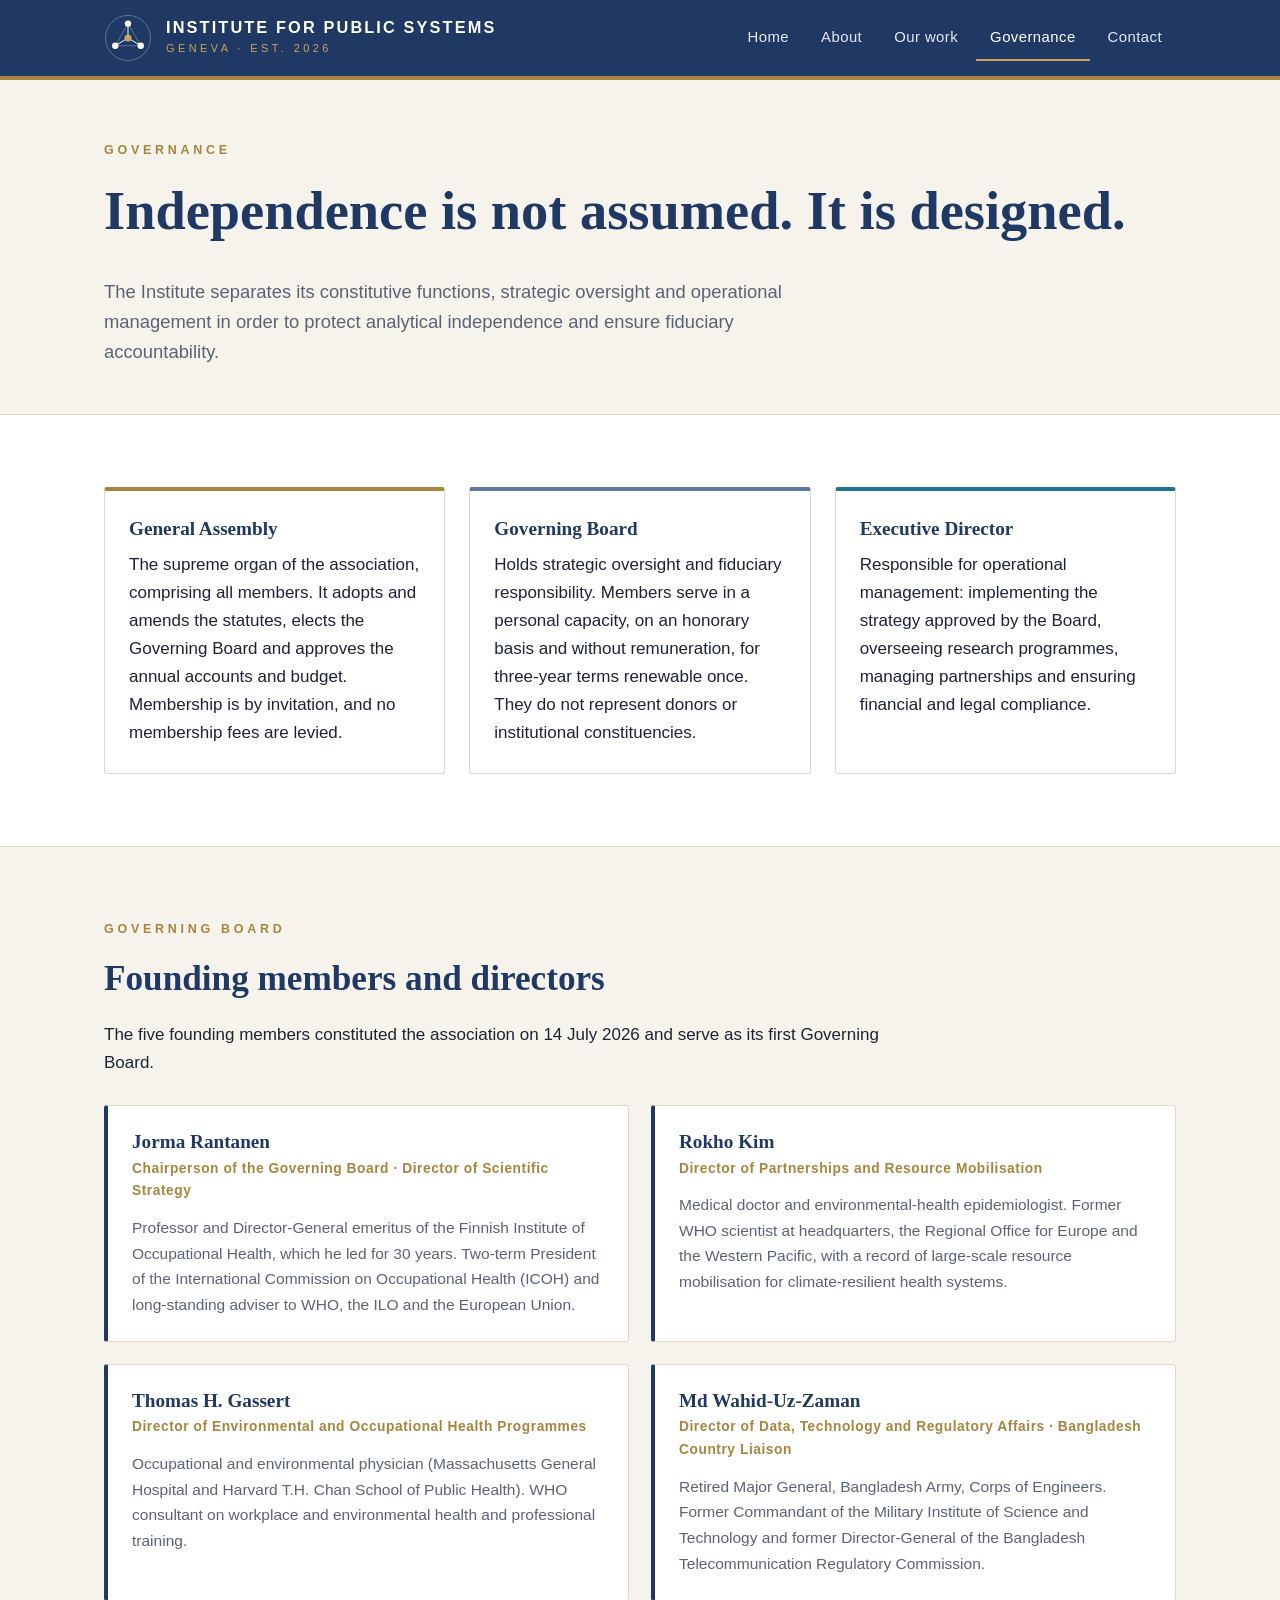
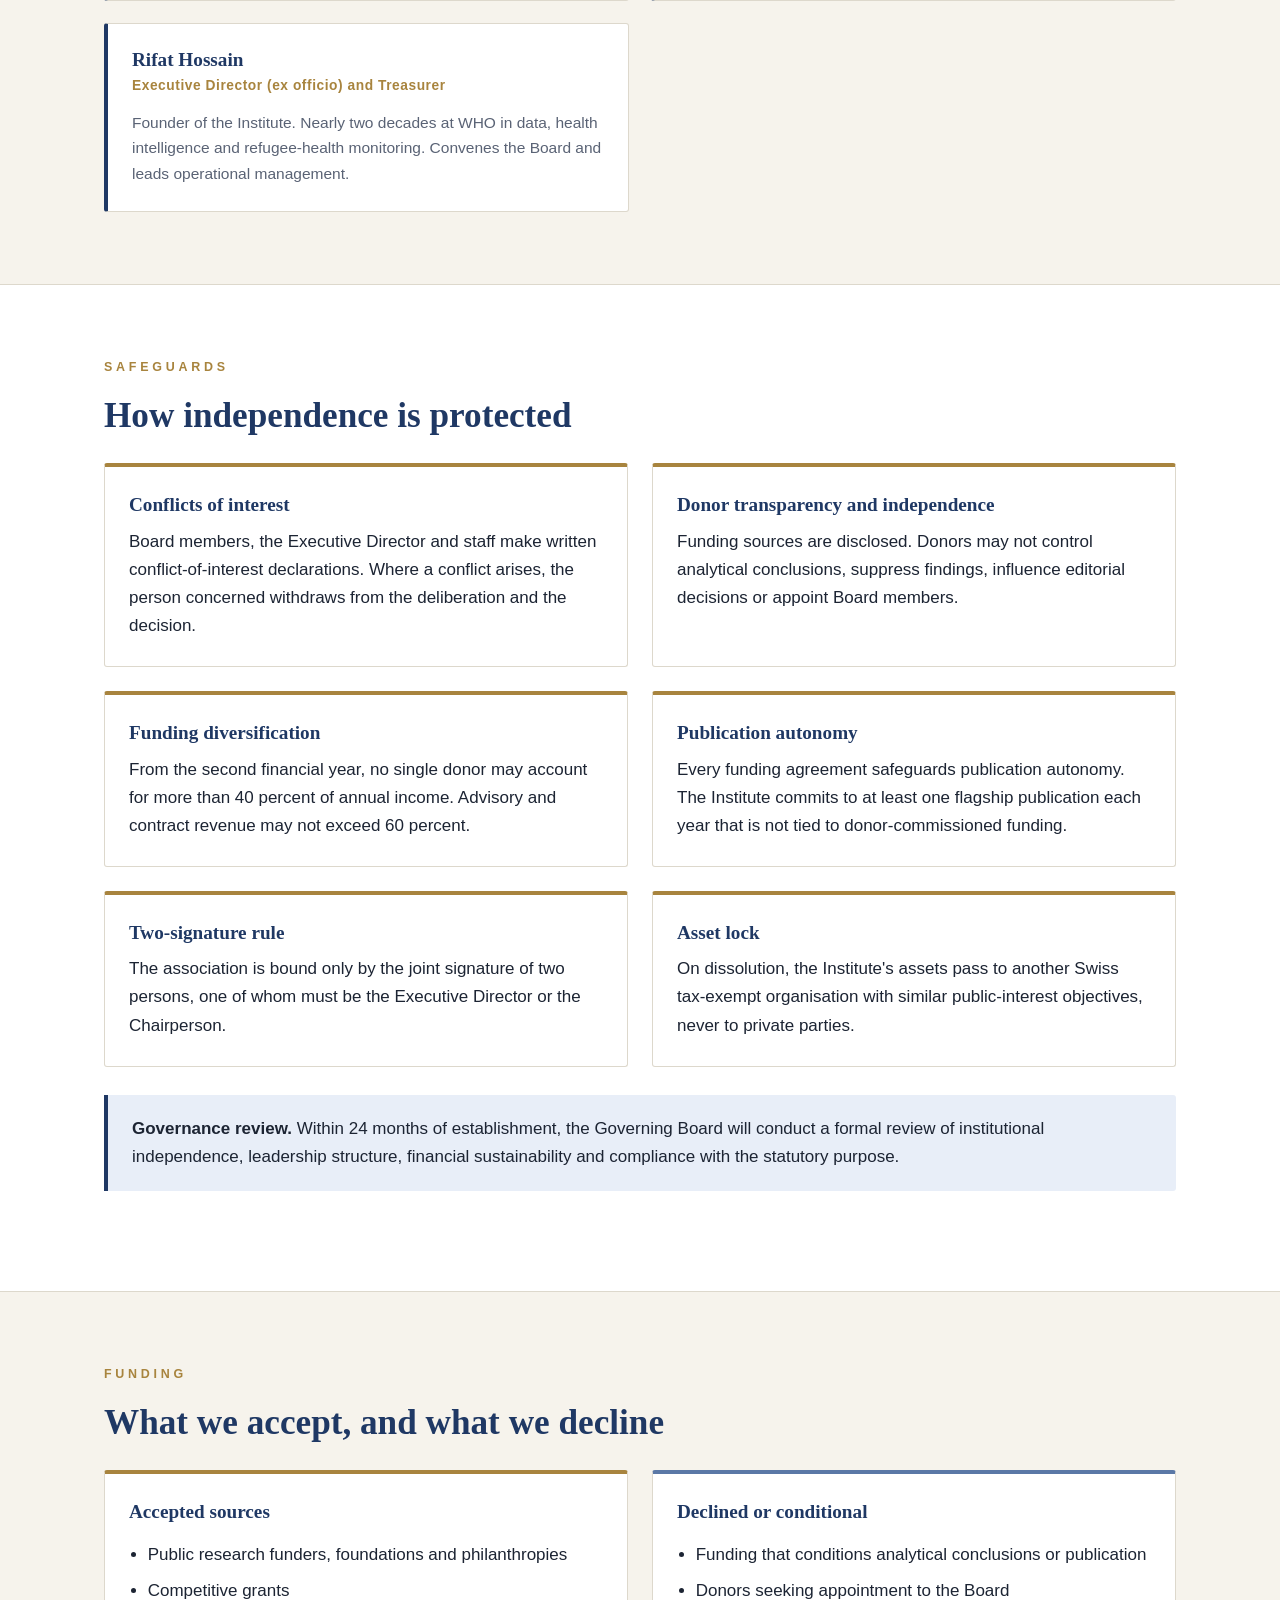
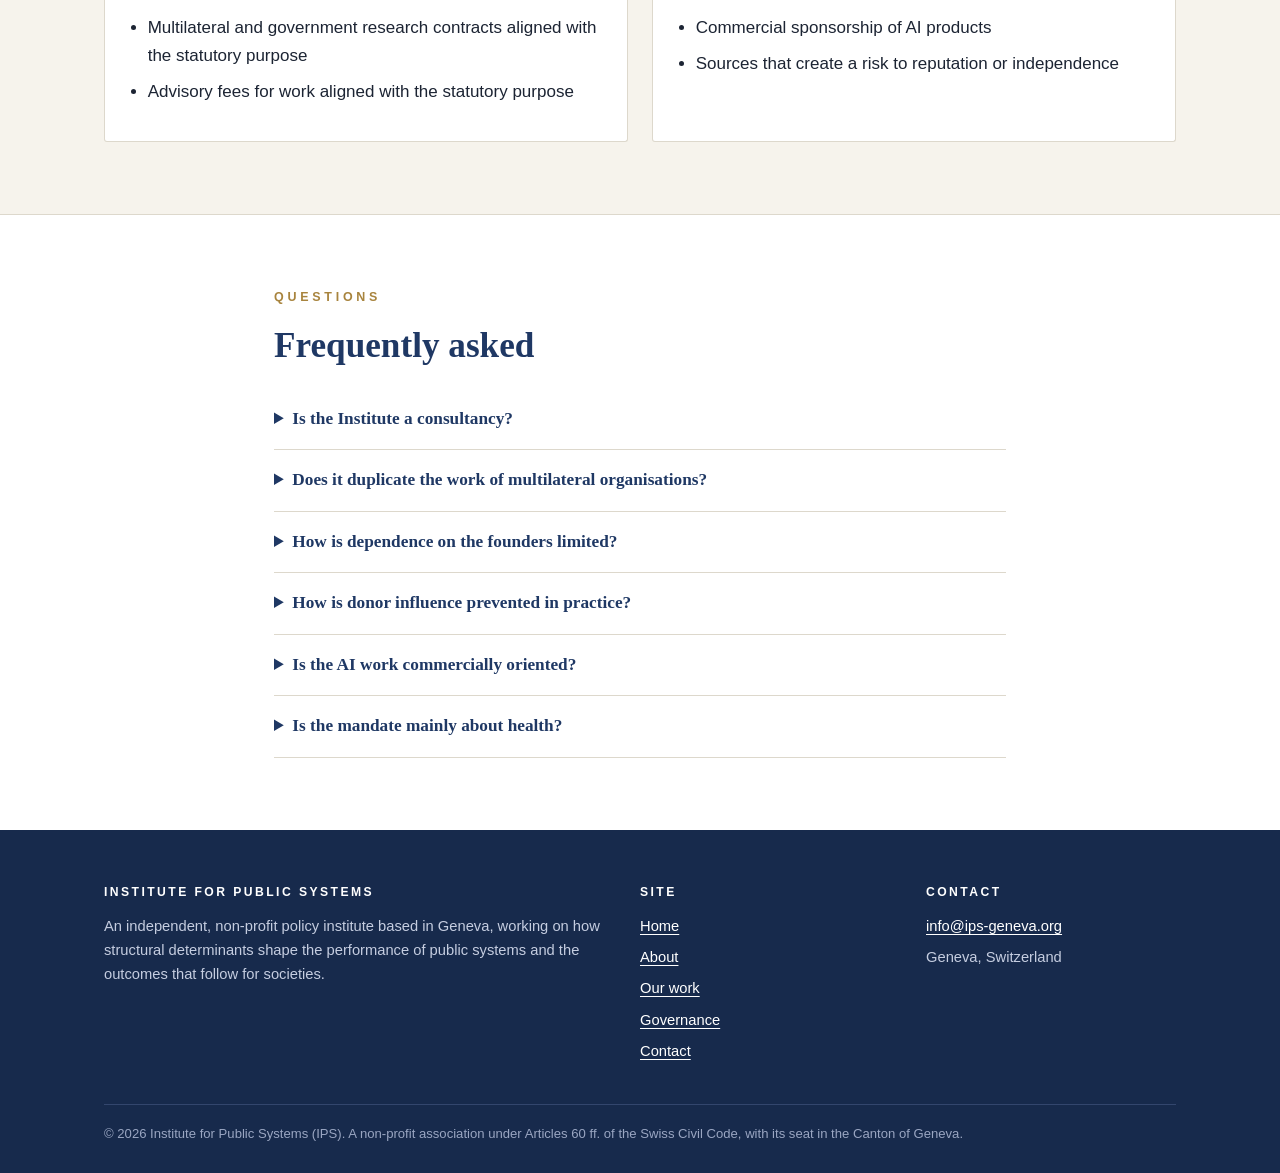
==== governance.html @ a312831e "Add files via upload" ====
<!doctype html>
<html lang="en">
<head>
<meta charset="utf-8">
<meta name="viewport" content="width=device-width, initial-scale=1">
<title>Governance · Institute for Public Systems</title>
<meta name="description" content="How the Institute for Public Systems is governed: the Governing Board, executive leadership and the safeguards that protect its independence.">
<meta property="og:title" content="Governance · Institute for Public Systems">
<meta property="og:description" content="How the Institute for Public Systems is governed: the Governing Board, executive leadership and the safeguards that protect its independence.">
<meta property="og:type" content="website">
<meta property="og:url" content="https://www.ips-geneva.org/governance.html">
<link rel="canonical" href="https://www.ips-geneva.org/governance.html">
<link rel="icon" href="assets/favicon.svg" type="image/svg+xml">
<link rel="stylesheet" href="assets/style.css">
</head>
<body>
<a class="skip" href="#main">Skip to content</a>
<header class="site"><div class="wrap bar">
<a class="brand" href="index.html" aria-label="Institute for Public Systems, home"><svg viewBox="0 0 100 100" aria-hidden="true"><circle cx="50" cy="50" r="47" fill="none" stroke="#8f9bb8" stroke-width="1.2"/><path d="M50 20 L23.5 66 L76.5 66 Z" fill="none" stroke="#8f9bb8" stroke-width="1.2"/><path d="M50 50 L50 20 M50 50 L23.5 66 M50 50 L76.5 66" stroke="#ffffff" stroke-width="2"/><circle cx="50" cy="20" r="5.2" fill="#ffffff" stroke="#ffffff" stroke-width="3"/><circle cx="23.5" cy="66" r="5.2" fill="#ffffff" stroke="#ffffff" stroke-width="3"/><circle cx="76.5" cy="66" r="5.2" fill="#ffffff" stroke="#ffffff" stroke-width="3"/><circle cx="50" cy="50" r="7.5" fill="#c9a45c"/></svg><div><b>Institute for Public Systems</b><span>Geneva · Est. 2026</span></div></a>
<button class="menu-btn" aria-expanded="false" aria-controls="nav" onclick="var n=document.getElementById('nav');var o=n.classList.toggle('open');this.setAttribute('aria-expanded',o)">Menu</button>
<nav class="main" id="nav" aria-label="Main"><ul><li><a href="index.html">Home</a></li><li><a href="about.html">About</a></li><li><a href="work.html">Our work</a></li><li><a href="governance.html" aria-current="page">Governance</a></li><li><a href="contact.html">Contact</a></li></ul></nav>
</div></header>
<main id="main">
<div class="page-head"><div class="wrap"><p class="eyebrow">Governance</p><h1>Independence is not assumed. It is designed.</h1><p class="lede">The Institute separates its constitutive functions, strategic oversight and operational management in order to protect analytical independence and ensure fiduciary accountability.</p></div></div>

<section><div class="wrap">
<div class="grid g3">
<div class="card"><h3>General Assembly</h3><p>The supreme organ of the association, comprising all members. It adopts and amends the statutes, elects the Governing Board and approves the annual accounts and budget. Membership is by invitation, and no membership fees are levied.</p></div>
<div class="card p2"><h3>Governing Board</h3><p>Holds strategic oversight and fiduciary responsibility. Members serve in a personal capacity, on an honorary basis and without remuneration, for three-year terms renewable once. They do not represent donors or institutional constituencies.</p></div>
<div class="card p3"><h3>Executive Director</h3><p>Responsible for operational management: implementing the strategy approved by the Board, overseeing research programmes, managing partnerships and ensuring financial and legal compliance.</p></div>
</div>
</div></section>

<section class="alt"><div class="wrap">
<p class="eyebrow">Governing Board</p><h2>Founding members and directors</h2>
<p class="narrow">The five founding members constituted the association on 14 July 2026 and serve as its first Governing Board.</p>
<div style="margin-top:28px"><div class="people"><div class="person"><h3>Jorma Rantanen</h3><div class="role">Chairperson of the Governing Board · Director of Scientific Strategy</div><p>Professor and Director-General emeritus of the Finnish Institute of Occupational Health, which he led for 30 years. Two-term President of the International Commission on Occupational Health (ICOH) and long-standing adviser to WHO, the ILO and the European Union.</p></div><div class="person"><h3>Rokho Kim</h3><div class="role">Director of Partnerships and Resource Mobilisation</div><p>Medical doctor and environmental-health epidemiologist. Former WHO scientist at headquarters, the Regional Office for Europe and the Western Pacific, with a record of large-scale resource mobilisation for climate-resilient health systems.</p></div><div class="person"><h3>Thomas H. Gassert</h3><div class="role">Director of Environmental and Occupational Health Programmes</div><p>Occupational and environmental physician (Massachusetts General Hospital and Harvard T.H. Chan School of Public Health). WHO consultant on workplace and environmental health and professional training.</p></div><div class="person"><h3>Md Wahid-Uz-Zaman</h3><div class="role">Director of Data, Technology and Regulatory Affairs · Bangladesh Country Liaison</div><p>Retired Major General, Bangladesh Army, Corps of Engineers. Former Commandant of the Military Institute of Science and Technology and former Director-General of the Bangladesh Telecommunication Regulatory Commission.</p></div><div class="person"><h3>Rifat Hossain</h3><div class="role">Executive Director (ex officio) and Treasurer</div><p>Founder of the Institute. Nearly two decades at WHO in data, health intelligence and refugee-health monitoring. Convenes the Board and leads operational management.</p></div></div></div>
</div></section>

<section><div class="wrap">
<p class="eyebrow">Safeguards</p><h2>How independence is protected</h2>
<div class="grid g2" style="margin-top:26px">
<div class="card"><h3>Conflicts of interest</h3><p>Board members, the Executive Director and staff make written conflict-of-interest declarations. Where a conflict arises, the person concerned withdraws from the deliberation and the decision.</p></div>
<div class="card"><h3>Donor transparency and independence</h3><p>Funding sources are disclosed. Donors may not control analytical conclusions, suppress findings, influence editorial decisions or appoint Board members.</p></div>
<div class="card"><h3>Funding diversification</h3><p>From the second financial year, no single donor may account for more than 40 percent of annual income. Advisory and contract revenue may not exceed 60 percent.</p></div>
<div class="card"><h3>Publication autonomy</h3><p>Every funding agreement safeguards publication autonomy. The Institute commits to at least one flagship publication each year that is not tied to donor-commissioned funding.</p></div>
<div class="card"><h3>Two-signature rule</h3><p>The association is bound only by the joint signature of two persons, one of whom must be the Executive Director or the Chairperson.</p></div>
<div class="card"><h3>Asset lock</h3><p>On dissolution, the Institute's assets pass to another Swiss tax-exempt organisation with similar public-interest objectives, never to private parties.</p></div>
</div>
<div class="note"><p><strong>Governance review.</strong> Within 24 months of establishment, the Governing Board will conduct a formal review of institutional independence, leadership structure, financial sustainability and compliance with the statutory purpose.</p></div>
</div></section>

<section class="alt"><div class="wrap">
<p class="eyebrow">Funding</p><h2>What we accept, and what we decline</h2>
<div class="grid g2" style="margin-top:26px">
<div class="card"><h3>Accepted sources</h3><ul class="ticks"><li>Public research funders, foundations and philanthropies</li><li>Competitive grants</li><li>Multilateral and government research contracts aligned with the statutory purpose</li><li>Advisory fees for work aligned with the statutory purpose</li></ul></div>
<div class="card p2"><h3>Declined or conditional</h3><ul class="ticks"><li>Funding that conditions analytical conclusions or publication</li><li>Donors seeking appointment to the Board</li><li>Commercial sponsorship of AI products</li><li>Sources that create a risk to reputation or independence</li></ul></div>
</div>
</div></section>

<section><div class="wrap narrow">
<p class="eyebrow">Questions</p><h2>Frequently asked</h2>
<details><summary>Is the Institute a consultancy?</summary><p>No. Advisory work is permitted only where it serves the statutory purpose, and it is capped at 60 percent of income so that analysis remains the primary function. Publication autonomy is guaranteed in funding agreements, and the Board may decline engagements that compromise the mission.</p></details><details><summary>Does it duplicate the work of multilateral organisations?</summary><p>No. The Institute does not issue normative standards, run operational programmes or take on regulatory roles. It is a complementary analytical platform, and its relationship to multilateral institutions is one of independent analytical contribution.</p></details><details><summary>How is dependence on the founders limited?</summary><p>Governance rests with a five-member Board whose members serve in a personal capacity. The Executive Director works under Board oversight. Fixed terms, separation of roles, succession planning and a governance review within 24 months reduce concentration risk.</p></details><details><summary>How is donor influence prevented in practice?</summary><p>Funding agreements protect publication rights. No donor may dominate funding or appoint Board members. Funding sources are disclosed, and the Board may end arrangements that compromise independence.</p></details><details><summary>Is the AI work commercially oriented?</summary><p>No. The Institute does not develop proprietary AI products. Its AI work is confined to governance standards, methodological transparency and ethical integration within public systems.</p></details><details><summary>Is the mandate mainly about health?</summary><p>Health is the entry point, but the framework is structural and cross-sectoral. Education, labour, social protection, statistical governance and digital inclusion all feature substantively.</p></details>
</div></section>
</main>
<footer class="site"><div class="wrap">
<div class="fcols">
<div><h4>Institute for Public Systems</h4><p>An independent, non-profit policy institute based in Geneva, working on how structural determinants shape the performance of public systems and the outcomes that follow for societies.</p></div>
<div><h4>Site</h4><ul><li><a href="index.html">Home</a></li><li><a href="about.html">About</a></li><li><a href="work.html">Our work</a></li><li><a href="governance.html">Governance</a></li><li><a href="contact.html">Contact</a></li></ul></div>
<div><h4>Contact</h4><ul><li><a href="mailto:info@ips-geneva.org">info@ips-geneva.org</a></li><li>Geneva, Switzerland</li></ul></div>
</div>
<div class="legal">© 2026 Institute for Public Systems (IPS). A non-profit association under Articles 60 ff. of the Swiss Civil Code, with its seat in the Canton of Geneva.</div>
</div></footer>
</body>
</html>
---- assets/style.css ----
:root{--navy:#1f3864;--navy-d:#172a4c;--gold:#a8843e;--gold-l:#c9a45c;--cream:#f6f3ec;--ink:#1c2433;--muted:#5a6375;--line:#ddd8cc;--white:#fff;--blue-l:#e8eef8}
*{box-sizing:border-box}html{scroll-behavior:smooth}
body{margin:0;font-family:"Helvetica Neue",Helvetica,Arial,sans-serif;color:var(--ink);background:var(--white);line-height:1.65;font-size:17px;-webkit-font-smoothing:antialiased}
img{max-width:100%;height:auto;display:block}
a{color:var(--navy);text-underline-offset:3px}a:hover{color:var(--gold)}
h1,h2,h3{font-family:Georgia,"Times New Roman",serif;color:var(--navy);line-height:1.2;margin:0 0 .6em;font-weight:700;text-wrap:balance}
h1{font-size:clamp(2.1rem,5vw,3.4rem)}h2{font-size:clamp(1.6rem,3.2vw,2.2rem)}h3{font-size:1.2rem}
p{margin:0 0 1em}
.wrap{max-width:1120px;margin:0 auto;padding:0 24px}
.narrow{max-width:780px}
.skip{position:absolute;left:-999px}.skip:focus{left:12px;top:12px;background:#fff;padding:8px 12px;z-index:99}
header.site{background:var(--navy);border-bottom:4px solid var(--gold);position:sticky;top:0;z-index:20}
.bar{display:flex;align-items:center;justify-content:space-between;gap:16px;min-height:76px}
.brand{display:flex;align-items:center;gap:14px;text-decoration:none;color:#fff}
.brand svg{width:48px;height:48px;flex:none}
.brand b{display:block;font-size:1.02rem;letter-spacing:.13em;text-transform:uppercase;line-height:1.2}
.brand span{display:block;font-size:.68rem;letter-spacing:.32em;text-transform:uppercase;color:var(--gold-l);margin-top:3px}
nav.main ul{display:flex;gap:4px;list-style:none;margin:0;padding:0}
nav.main a{display:block;padding:10px 14px;color:#e6eaf3;text-decoration:none;font-size:.93rem;letter-spacing:.03em;border-bottom:2px solid transparent}
nav.main a:hover,nav.main a[aria-current=page]{color:#fff;border-bottom-color:var(--gold-l)}
.menu-btn{display:none;background:none;border:1px solid #6b7aa0;color:#fff;padding:8px 12px;border-radius:4px;font-size:.9rem;cursor:pointer}
.hero{background:var(--cream);border-bottom:1px solid var(--line);padding:84px 0 76px;position:relative;overflow:hidden}
.hero .net{position:absolute;right:-40px;top:0;height:100%;width:52%;opacity:.9;pointer-events:none}
.hero .wrap{position:relative}
.eyebrow{font-size:.78rem;letter-spacing:.3em;text-transform:uppercase;color:var(--gold);margin:0 0 18px;font-weight:600}
.hero h1{max-width:15em}
.hero .lede{font-size:1.2rem;color:var(--muted);max-width:36em;border-top:3px solid var(--gold);padding-top:22px;margin-top:26px}
.page-head{background:var(--cream);border-bottom:1px solid var(--line);padding:60px 0 46px}
.page-head p.lede{font-size:1.15rem;color:var(--muted);max-width:40em;margin:0}
.btns{display:flex;flex-wrap:wrap;gap:12px;margin-top:28px}
.btn{display:inline-block;padding:13px 22px;background:var(--navy);color:#fff;text-decoration:none;font-size:.95rem;letter-spacing:.03em;border:1px solid var(--navy);border-radius:3px}
.btn:hover{background:var(--navy-d);color:#fff}
.btn.ghost{background:transparent;color:var(--navy)}.btn.ghost:hover{background:var(--navy);color:#fff}
.btn.gold{background:var(--gold-l);border-color:var(--gold-l);color:var(--navy-d)}.btn.gold:hover{background:#fff;color:var(--navy-d)}
section{padding:72px 0}
section.alt{background:var(--cream);border-top:1px solid var(--line);border-bottom:1px solid var(--line)}
section.dark{background:var(--navy);color:#e6eaf3}
section.dark h2,section.dark h3{color:#fff}section.dark .eyebrow{color:var(--gold-l)}section.dark a{color:#fff}
.grid{display:grid;gap:24px}.g3{grid-template-columns:repeat(3,1fr)}.g2{grid-template-columns:repeat(2,1fr)}
.split{display:grid;grid-template-columns:1fr 1fr;gap:48px;align-items:center}
.card{background:#fff;border:1px solid var(--line);border-top:4px solid var(--gold);padding:26px 24px;border-radius:3px}
.card .num{font-size:.75rem;letter-spacing:.25em;text-transform:uppercase;color:var(--gold);font-weight:600;margin-bottom:10px}
.card p:last-child,.card ul:last-child{margin-bottom:0}
.card.p2{border-top-color:#5b78a6}.card.p3{border-top-color:#1f7391}
.note{background:var(--blue-l);border-left:4px solid var(--navy);padding:20px 24px;margin:28px 0;border-radius:0 3px 3px 0}
.note p:last-child{margin:0}
figure{margin:0}figure img{border:1px solid var(--line);background:#fff;border-radius:3px}
figcaption{font-size:.88rem;color:var(--muted);margin-top:10px}
ul.clean{list-style:none;padding:0;margin:0}
ul.clean li{padding:14px 0;border-bottom:1px solid var(--line)}ul.clean li:last-child{border-bottom:0}
ul.ticks{padding-left:1.1em}ul.ticks li{margin-bottom:.5em}
.products{display:grid;gap:0;border-top:1px solid var(--line)}
.product{display:grid;grid-template-columns:minmax(200px,300px) 1fr;gap:28px;padding:22px 0;border-bottom:1px solid var(--line)}
.product h3{margin:0}.product p{margin:0;color:var(--muted)}
.people{display:grid;gap:22px;grid-template-columns:repeat(2,1fr)}
.person{background:#fff;border:1px solid var(--line);padding:24px;border-radius:3px;border-left:4px solid var(--navy)}
.person h3{margin-bottom:4px}.person .role{color:var(--gold);font-size:.86rem;letter-spacing:.04em;font-weight:600;margin-bottom:12px}
.person p:last-child{margin:0;color:var(--muted);font-size:.97rem}
details{border-bottom:1px solid var(--line);padding:16px 0}
summary{cursor:pointer;font-family:Georgia,serif;font-weight:700;color:var(--navy);font-size:1.08rem}
details p{margin:12px 0 0;color:var(--muted)}
.facts{display:grid;grid-template-columns:repeat(4,1fr);gap:20px}
.fact{border-top:2px solid var(--gold-l);padding-top:14px}
.fact b{display:block;font-family:Georgia,serif;font-size:1.25rem;color:#fff;margin-bottom:4px}
.fact span{font-size:.92rem;color:#c5cde0}
table{width:100%;border-collapse:collapse;font-size:.96rem}
th,td{text-align:left;padding:12px 14px;border-bottom:1px solid var(--line);vertical-align:top}
th{font-size:.76rem;letter-spacing:.14em;text-transform:uppercase;color:var(--gold)}
.tablewrap{overflow-x:auto}
footer.site{background:var(--navy-d);color:#c5cde0;padding:52px 0 28px;font-size:.92rem}
footer.site a{color:#fff}
.fcols{display:grid;grid-template-columns:2fr 1fr 1fr;gap:36px}
footer.site h4{color:#fff;font-size:.76rem;letter-spacing:.2em;text-transform:uppercase;margin:0 0 12px}
footer.site ul{list-style:none;margin:0;padding:0}footer.site li{margin-bottom:7px}
.legal{border-top:1px solid #33466d;margin-top:34px;padding-top:18px;font-size:.82rem;color:#9aa6c2}
@media(max-width:860px){
 .g3,.g2,.split,.people,.fcols{grid-template-columns:1fr}.facts{grid-template-columns:1fr 1fr}
 .product{grid-template-columns:1fr;gap:6px}
 .menu-btn{display:block}
 nav.main{display:none;position:absolute;left:0;right:0;top:100%;background:var(--navy);border-bottom:4px solid var(--gold);padding:8px 16px 16px}
 nav.main.open{display:block}nav.main ul{flex-direction:column}
 header.site{position:relative}
 .hero{padding:56px 0}.hero .net{display:none}section{padding:52px 0}
 .brand b{font-size:.84rem;letter-spacing:.09em}.brand span{letter-spacing:.2em}
}
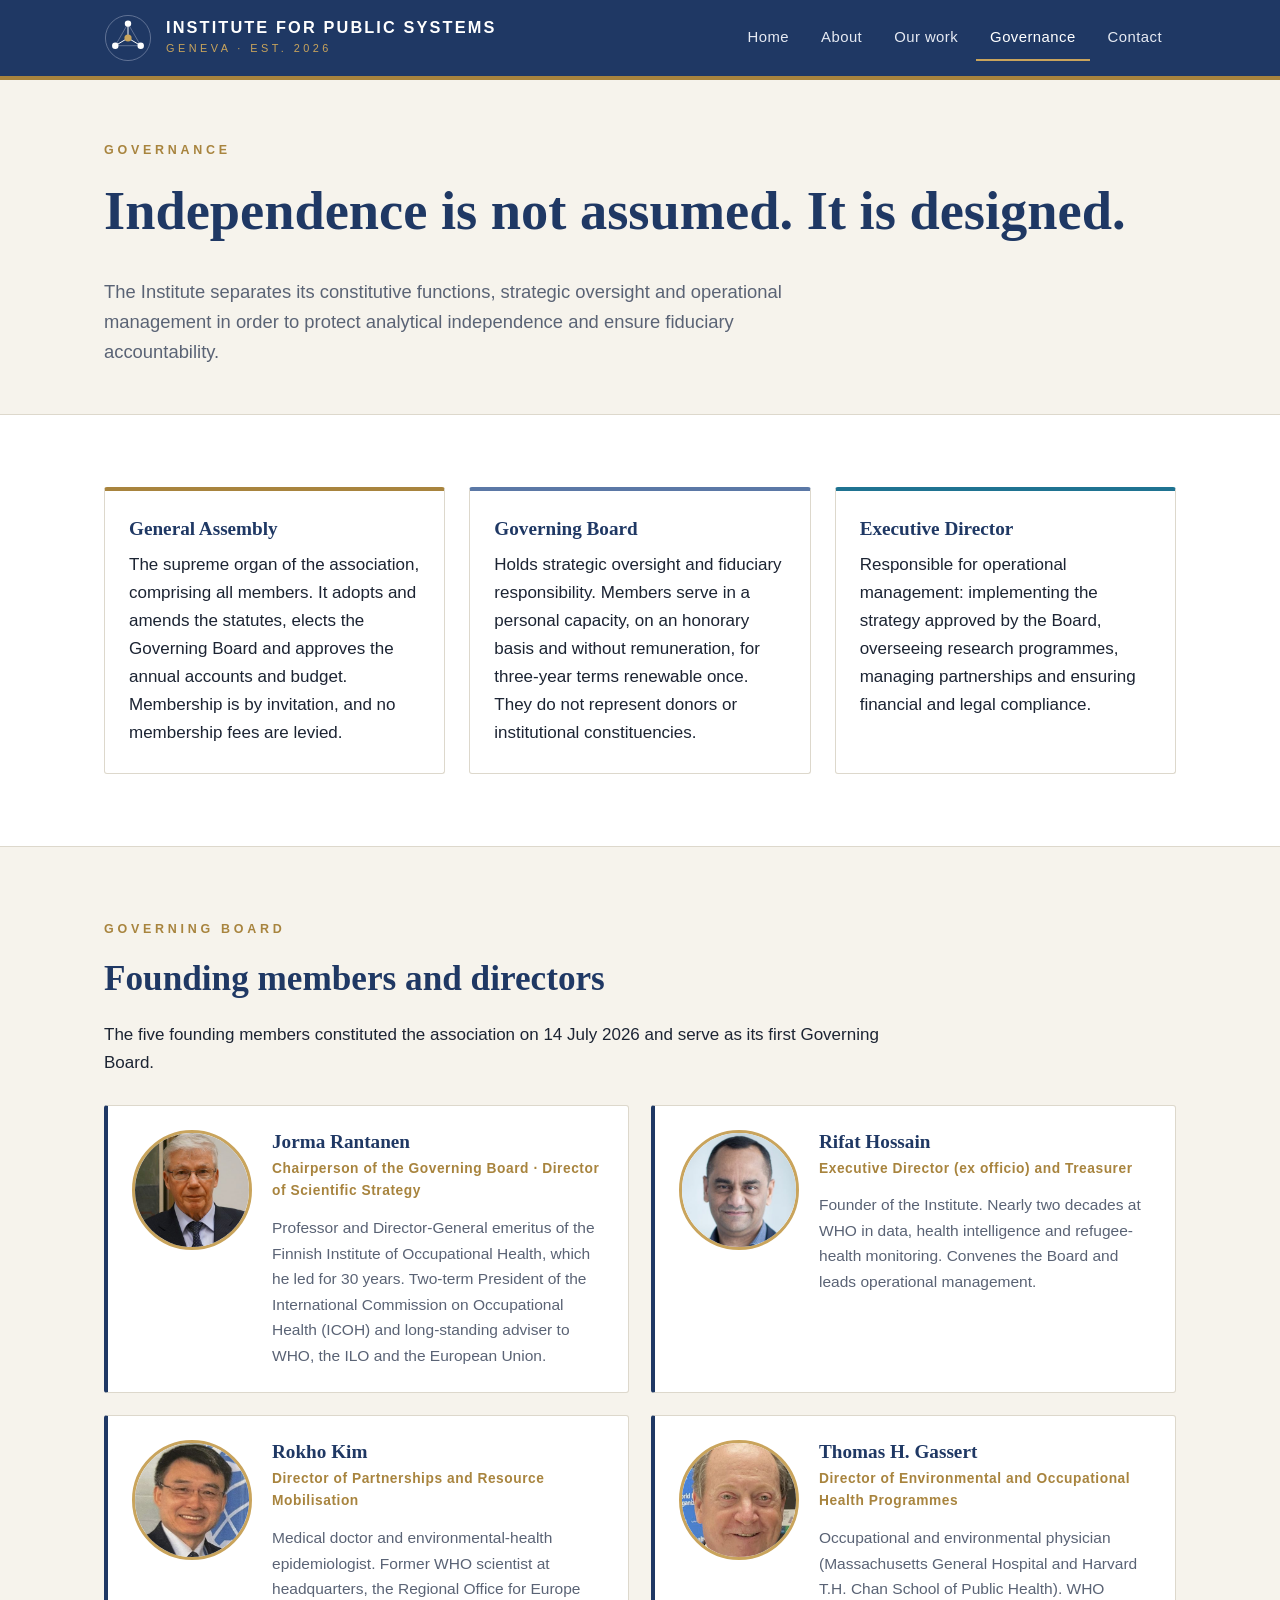
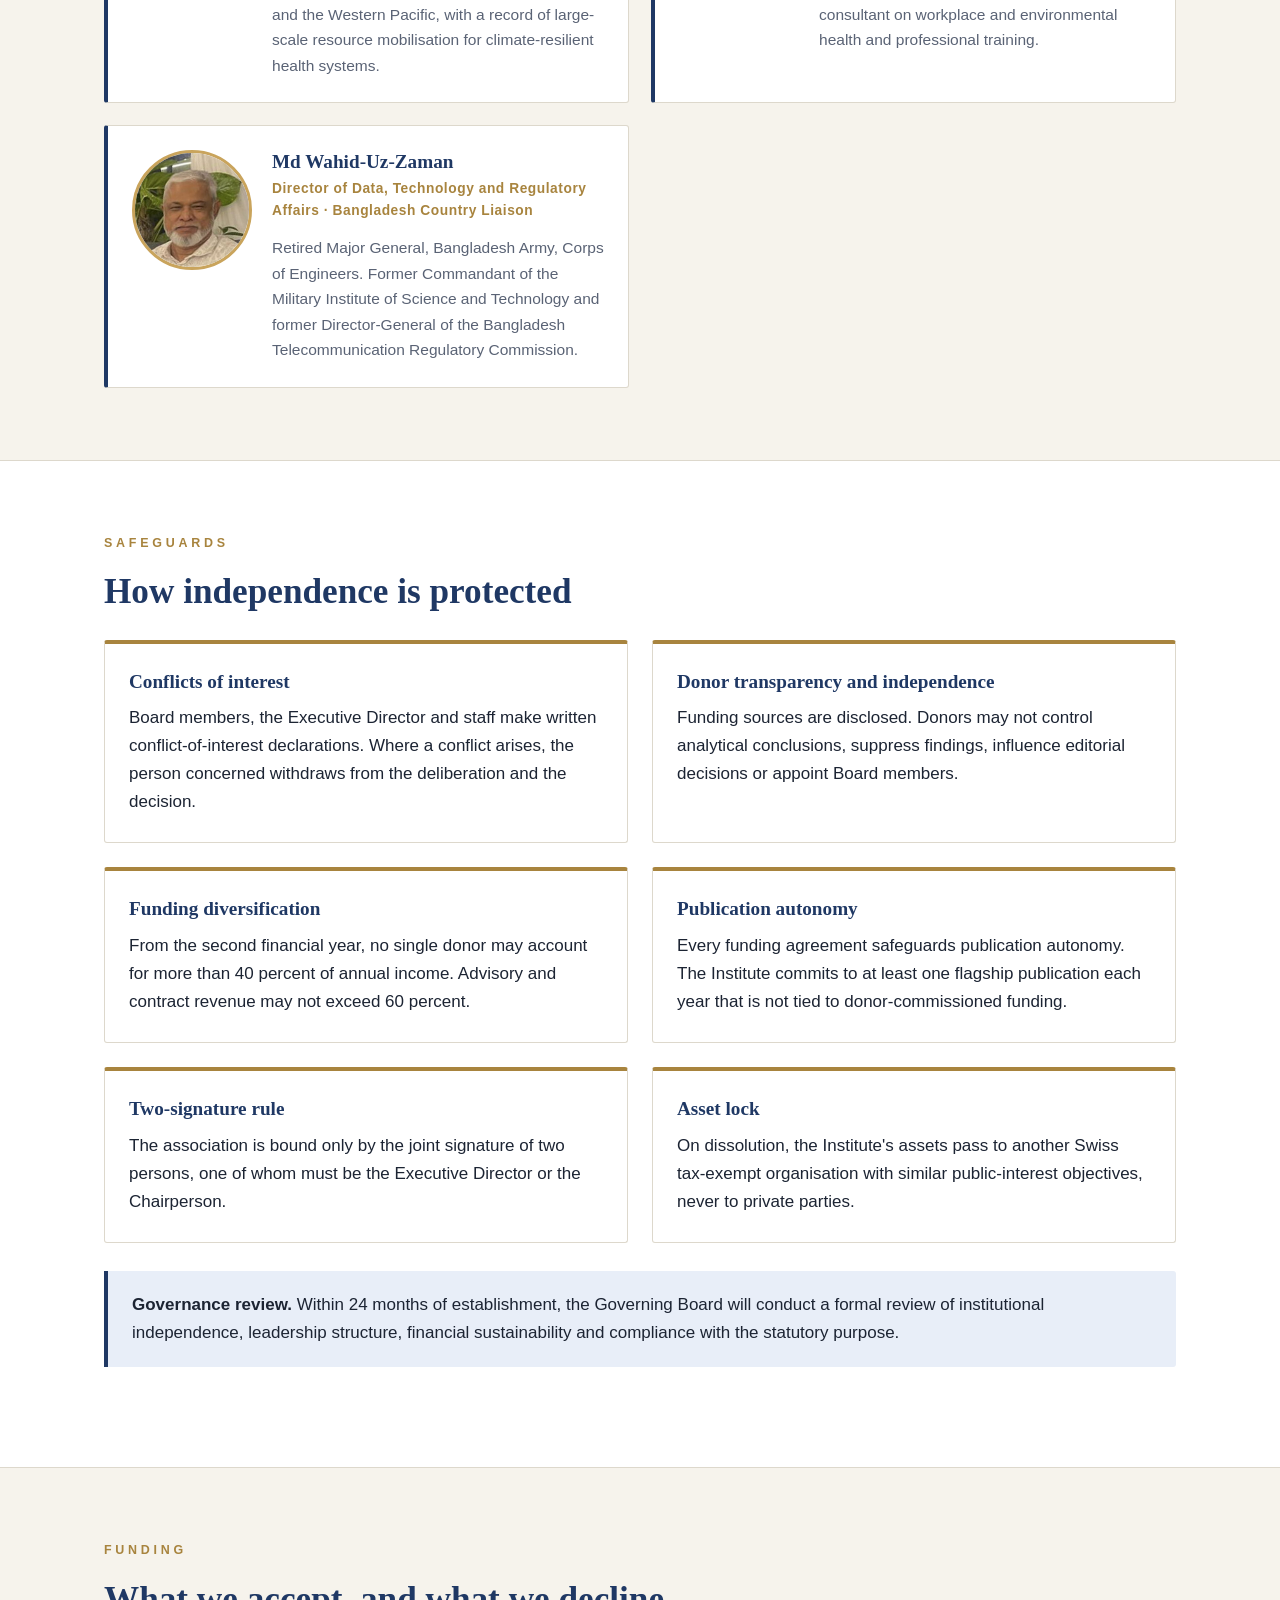
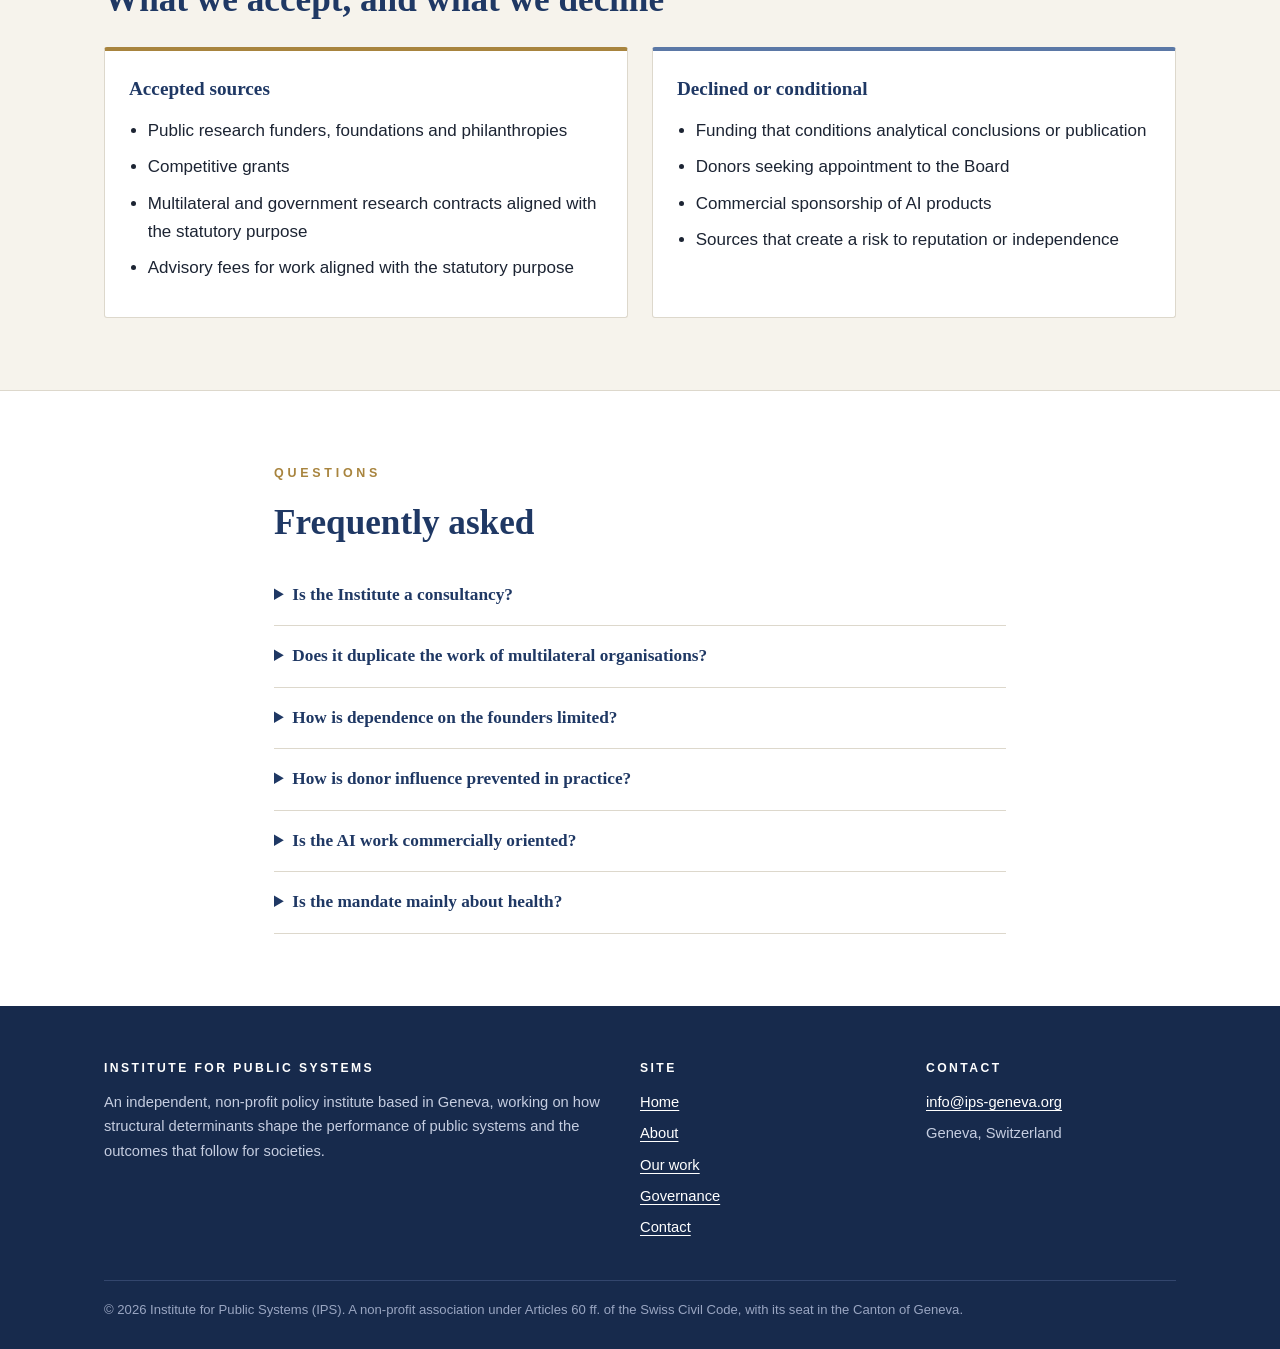
==== commit 292e2846: "Add files via upload" ====
--- a/governance.html
+++ b/governance.html
@@ -12,6 +12,11 @@
 <link rel="canonical" href="https://www.ips-geneva.org/governance.html">
 <link rel="icon" href="assets/favicon.svg" type="image/svg+xml">
 <link rel="stylesheet" href="assets/style.css">
+<style>
+.person{display:flex;gap:20px;align-items:flex-start}
+.person .photo{width:120px;height:120px;border-radius:50%;object-fit:cover;flex:none;border:3px solid #c9a45c;background:#e8eef8}
+@media(max-width:520px){.person{flex-direction:column}.person .photo{width:104px;height:104px}}
+</style>
 </head>
 <body>
 <a class="skip" href="#main">Skip to content</a>
@@ -34,7 +39,13 @@
 <section class="alt"><div class="wrap">
 <p class="eyebrow">Governing Board</p><h2>Founding members and directors</h2>
 <p class="narrow">The five founding members constituted the association on 14 July 2026 and serve as its first Governing Board.</p>
-<div style="margin-top:28px"><div class="people"><div class="person"><h3>Jorma Rantanen</h3><div class="role">Chairperson of the Governing Board · Director of Scientific Strategy</div><p>Professor and Director-General emeritus of the Finnish Institute of Occupational Health, which he led for 30 years. Two-term President of the International Commission on Occupational Health (ICOH) and long-standing adviser to WHO, the ILO and the European Union.</p></div><div class="person"><h3>Rokho Kim</h3><div class="role">Director of Partnerships and Resource Mobilisation</div><p>Medical doctor and environmental-health epidemiologist. Former WHO scientist at headquarters, the Regional Office for Europe and the Western Pacific, with a record of large-scale resource mobilisation for climate-resilient health systems.</p></div><div class="person"><h3>Thomas H. Gassert</h3><div class="role">Director of Environmental and Occupational Health Programmes</div><p>Occupational and environmental physician (Massachusetts General Hospital and Harvard T.H. Chan School of Public Health). WHO consultant on workplace and environmental health and professional training.</p></div><div class="person"><h3>Md Wahid-Uz-Zaman</h3><div class="role">Director of Data, Technology and Regulatory Affairs · Bangladesh Country Liaison</div><p>Retired Major General, Bangladesh Army, Corps of Engineers. Former Commandant of the Military Institute of Science and Technology and former Director-General of the Bangladesh Telecommunication Regulatory Commission.</p></div><div class="person"><h3>Rifat Hossain</h3><div class="role">Executive Director (ex officio) and Treasurer</div><p>Founder of the Institute. Nearly two decades at WHO in data, health intelligence and refugee-health monitoring. Convenes the Board and leads operational management.</p></div></div></div>
+<div style="margin-top:28px"><div class="people">
+<div class="person"><img class="photo" src="[data-uri]" alt="Portrait of Jorma Rantanen" width="120" height="120"><div><h3>Jorma Rantanen</h3><div class="role">Chairperson of the Governing Board · Director of Scientific Strategy</div><p>Professor and Director-General emeritus of the Finnish Institute of Occupational Health, which he led for 30 years. Two-term President of the International Commission on Occupational Health (ICOH) and long-standing adviser to WHO, the ILO and the European Union.</p></div></div>
+<div class="person"><img class="photo" src="[data-uri]" alt="Portrait of Rifat Hossain" width="120" height="120"><div><h3>Rifat Hossain</h3><div class="role">Executive Director (ex officio) and Treasurer</div><p>Founder of the Institute. Nearly two decades at WHO in data, health intelligence and refugee-health monitoring. Convenes the Board and leads operational management.</p></div></div>
+<div class="person"><img class="photo" src="[data-uri]" alt="Portrait of Rokho Kim" width="120" height="120"><div><h3>Rokho Kim</h3><div class="role">Director of Partnerships and Resource Mobilisation</div><p>Medical doctor and environmental-health epidemiologist. Former WHO scientist at headquarters, the Regional Office for Europe and the Western Pacific, with a record of large-scale resource mobilisation for climate-resilient health systems.</p></div></div>
+<div class="person"><img class="photo" src="[data-uri]" alt="Portrait of Thomas H. Gassert" width="120" height="120"><div><h3>Thomas H. Gassert</h3><div class="role">Director of Environmental and Occupational Health Programmes</div><p>Occupational and environmental physician (Massachusetts General Hospital and Harvard T.H. Chan School of Public Health). WHO consultant on workplace and environmental health and professional training.</p></div></div>
+<div class="person"><img class="photo" src="[data-uri]" alt="Portrait of Md Wahid-Uz-Zaman" width="120" height="120"><div><h3>Md Wahid-Uz-Zaman</h3><div class="role">Director of Data, Technology and Regulatory Affairs · Bangladesh Country Liaison</div><p>Retired Major General, Bangladesh Army, Corps of Engineers. Former Commandant of the Military Institute of Science and Technology and former Director-General of the Bangladesh Telecommunication Regulatory Commission.</p></div></div>
+</div>
 </div></section>
 
 <section><div class="wrap">
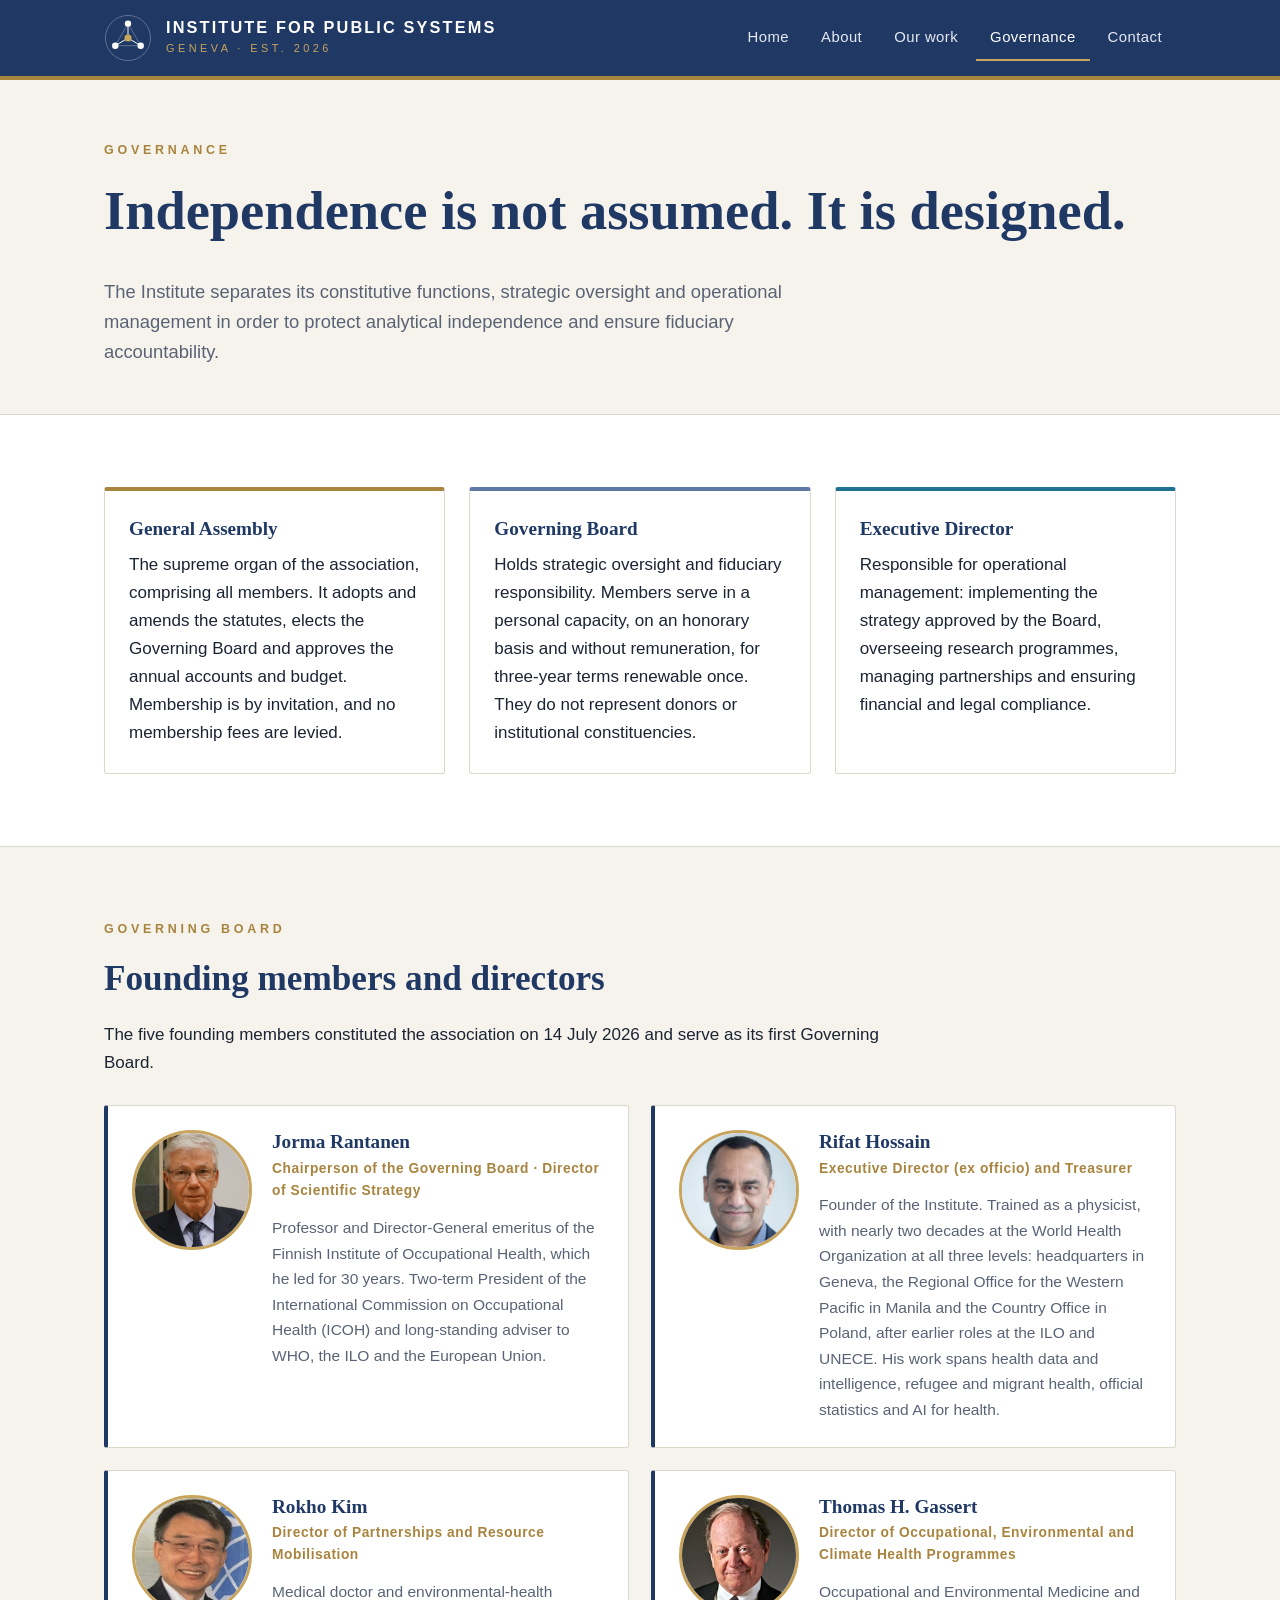
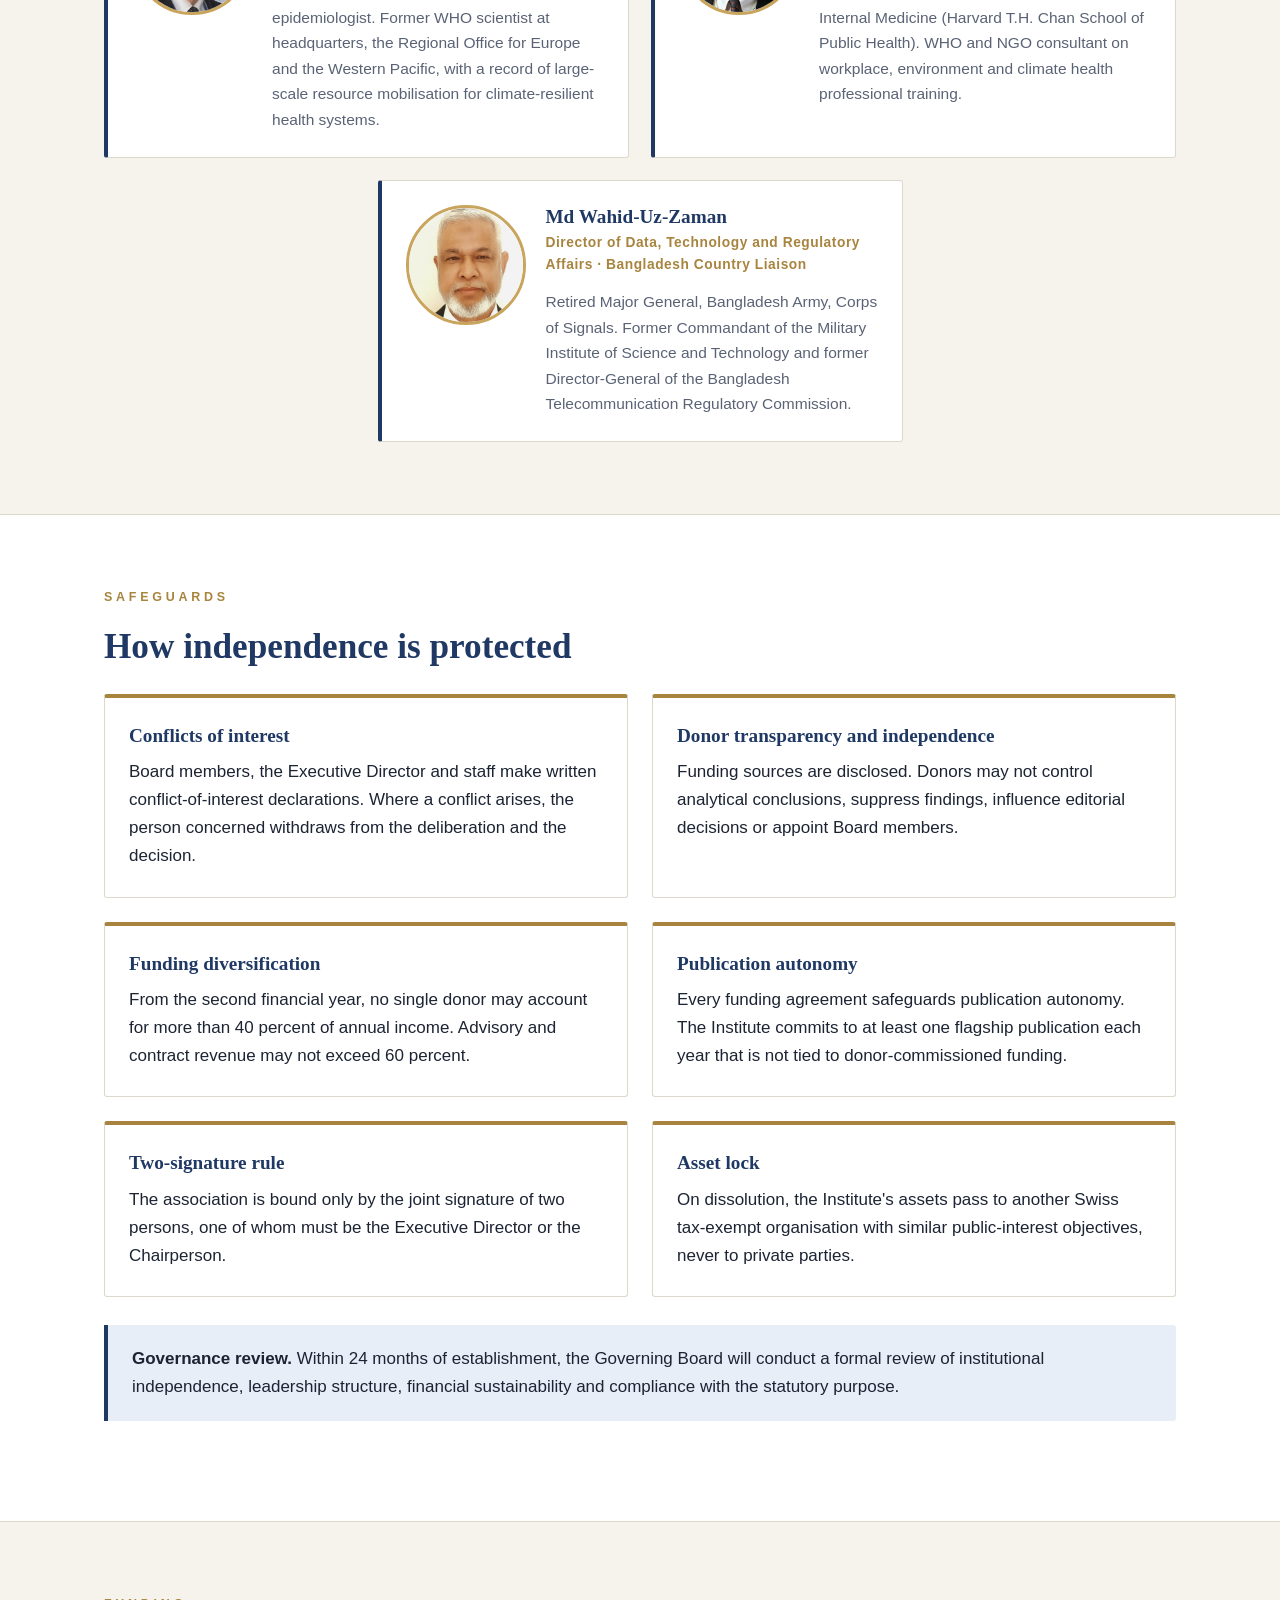
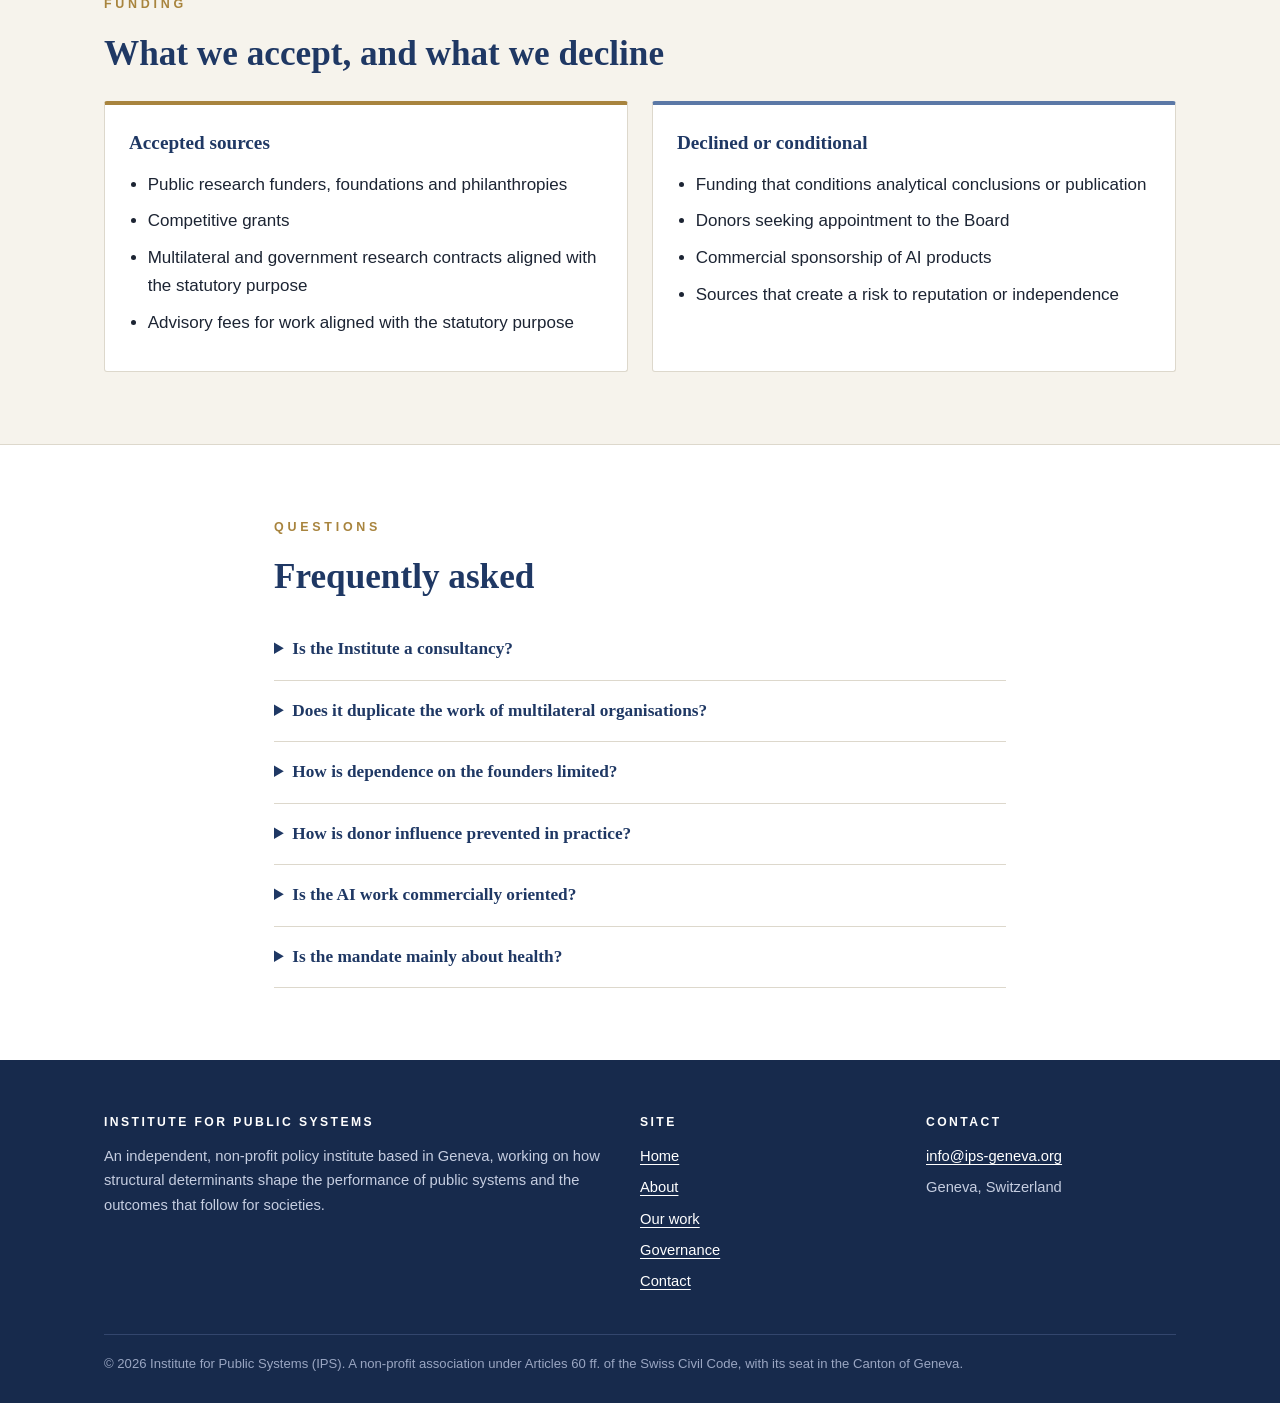
==== commit dc964604: "Add files via upload" ====
--- a/governance.html
+++ b/governance.html
@@ -15,6 +15,8 @@
 <style>
 .person{display:flex;gap:20px;align-items:flex-start}
 .person .photo{width:120px;height:120px;border-radius:50%;object-fit:cover;flex:none;border:3px solid #c9a45c;background:#e8eef8}
+.people .person:last-child:nth-child(odd){grid-column:1/-1;justify-self:center;width:calc(50% - 11px)}
+@media(max-width:860px){.people .person:last-child:nth-child(odd){width:100%}}
 @media(max-width:520px){.person{flex-direction:column}.person .photo{width:104px;height:104px}}
 </style>
 </head>
@@ -41,10 +43,10 @@
 <p class="narrow">The five founding members constituted the association on 14 July 2026 and serve as its first Governing Board.</p>
 <div style="margin-top:28px"><div class="people">
 <div class="person"><img class="photo" src="[data-uri]" alt="Portrait of Jorma Rantanen" width="120" height="120"><div><h3>Jorma Rantanen</h3><div class="role">Chairperson of the Governing Board · Director of Scientific Strategy</div><p>Professor and Director-General emeritus of the Finnish Institute of Occupational Health, which he led for 30 years. Two-term President of the International Commission on Occupational Health (ICOH) and long-standing adviser to WHO, the ILO and the European Union.</p></div></div>
-<div class="person"><img class="photo" src="[data-uri]" alt="Portrait of Rifat Hossain" width="120" height="120"><div><h3>Rifat Hossain</h3><div class="role">Executive Director (ex officio) and Treasurer</div><p>Founder of the Institute. Nearly two decades at WHO in data, health intelligence and refugee-health monitoring. Convenes the Board and leads operational management.</p></div></div>
+<div class="person"><img class="photo" src="[data-uri]" alt="Portrait of Rifat Hossain" width="120" height="120"><div><h3>Rifat Hossain</h3><div class="role">Executive Director (ex officio) and Treasurer</div><p>Founder of the Institute. Trained as a physicist, with nearly two decades at the World Health Organization at all three levels: headquarters in Geneva, the Regional Office for the Western Pacific in Manila and the Country Office in Poland, after earlier roles at the ILO and UNECE. His work spans health data and intelligence, refugee and migrant health, official statistics and AI for health.</p></div></div>
 <div class="person"><img class="photo" src="[data-uri]" alt="Portrait of Rokho Kim" width="120" height="120"><div><h3>Rokho Kim</h3><div class="role">Director of Partnerships and Resource Mobilisation</div><p>Medical doctor and environmental-health epidemiologist. Former WHO scientist at headquarters, the Regional Office for Europe and the Western Pacific, with a record of large-scale resource mobilisation for climate-resilient health systems.</p></div></div>
-<div class="person"><img class="photo" src="[data-uri]" alt="Portrait of Thomas H. Gassert" width="120" height="120"><div><h3>Thomas H. Gassert</h3><div class="role">Director of Environmental and Occupational Health Programmes</div><p>Occupational and environmental physician (Massachusetts General Hospital and Harvard T.H. Chan School of Public Health). WHO consultant on workplace and environmental health and professional training.</p></div></div>
-<div class="person"><img class="photo" src="[data-uri]" alt="Portrait of Md Wahid-Uz-Zaman" width="120" height="120"><div><h3>Md Wahid-Uz-Zaman</h3><div class="role">Director of Data, Technology and Regulatory Affairs · Bangladesh Country Liaison</div><p>Retired Major General, Bangladesh Army, Corps of Engineers. Former Commandant of the Military Institute of Science and Technology and former Director-General of the Bangladesh Telecommunication Regulatory Commission.</p></div></div>
+<div class="person"><img class="photo" src="[data-uri]" alt="Portrait of Thomas H. Gassert" width="120" height="120"><div><h3>Thomas H. Gassert</h3><div class="role">Director of Occupational, Environmental and Climate Health Programmes</div><p>Occupational and Environmental Medicine and Internal Medicine (Harvard T.H. Chan School of Public Health). WHO and NGO consultant on workplace, environment and climate health professional training.</p></div></div>
+<div class="person"><img class="photo" src="[data-uri]" alt="Portrait of Md Wahid-Uz-Zaman" width="120" height="120"><div><h3>Md Wahid-Uz-Zaman</h3><div class="role">Director of Data, Technology and Regulatory Affairs · Bangladesh Country Liaison</div><p>Retired Major General, Bangladesh Army, Corps of Signals. Former Commandant of the Military Institute of Science and Technology and former Director-General of the Bangladesh Telecommunication Regulatory Commission.</p></div></div>
 </div>
 </div></section>
 
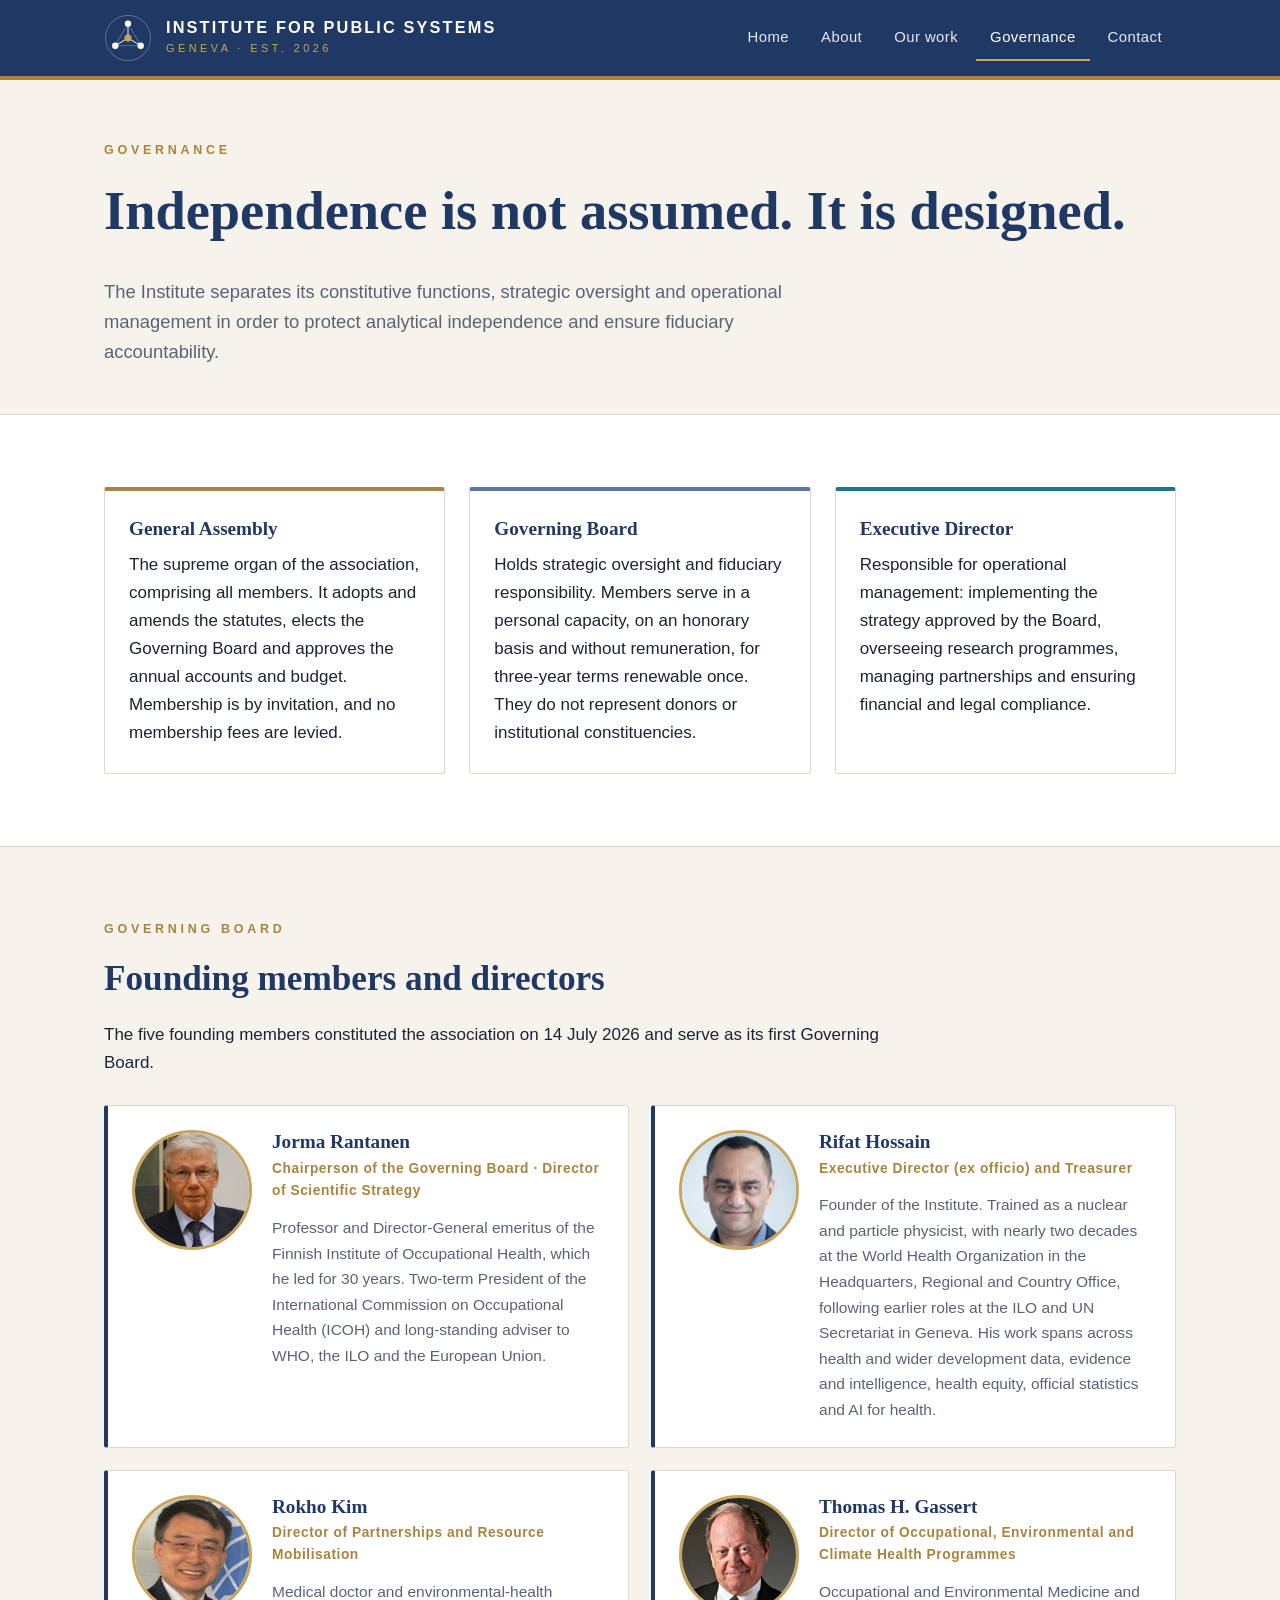
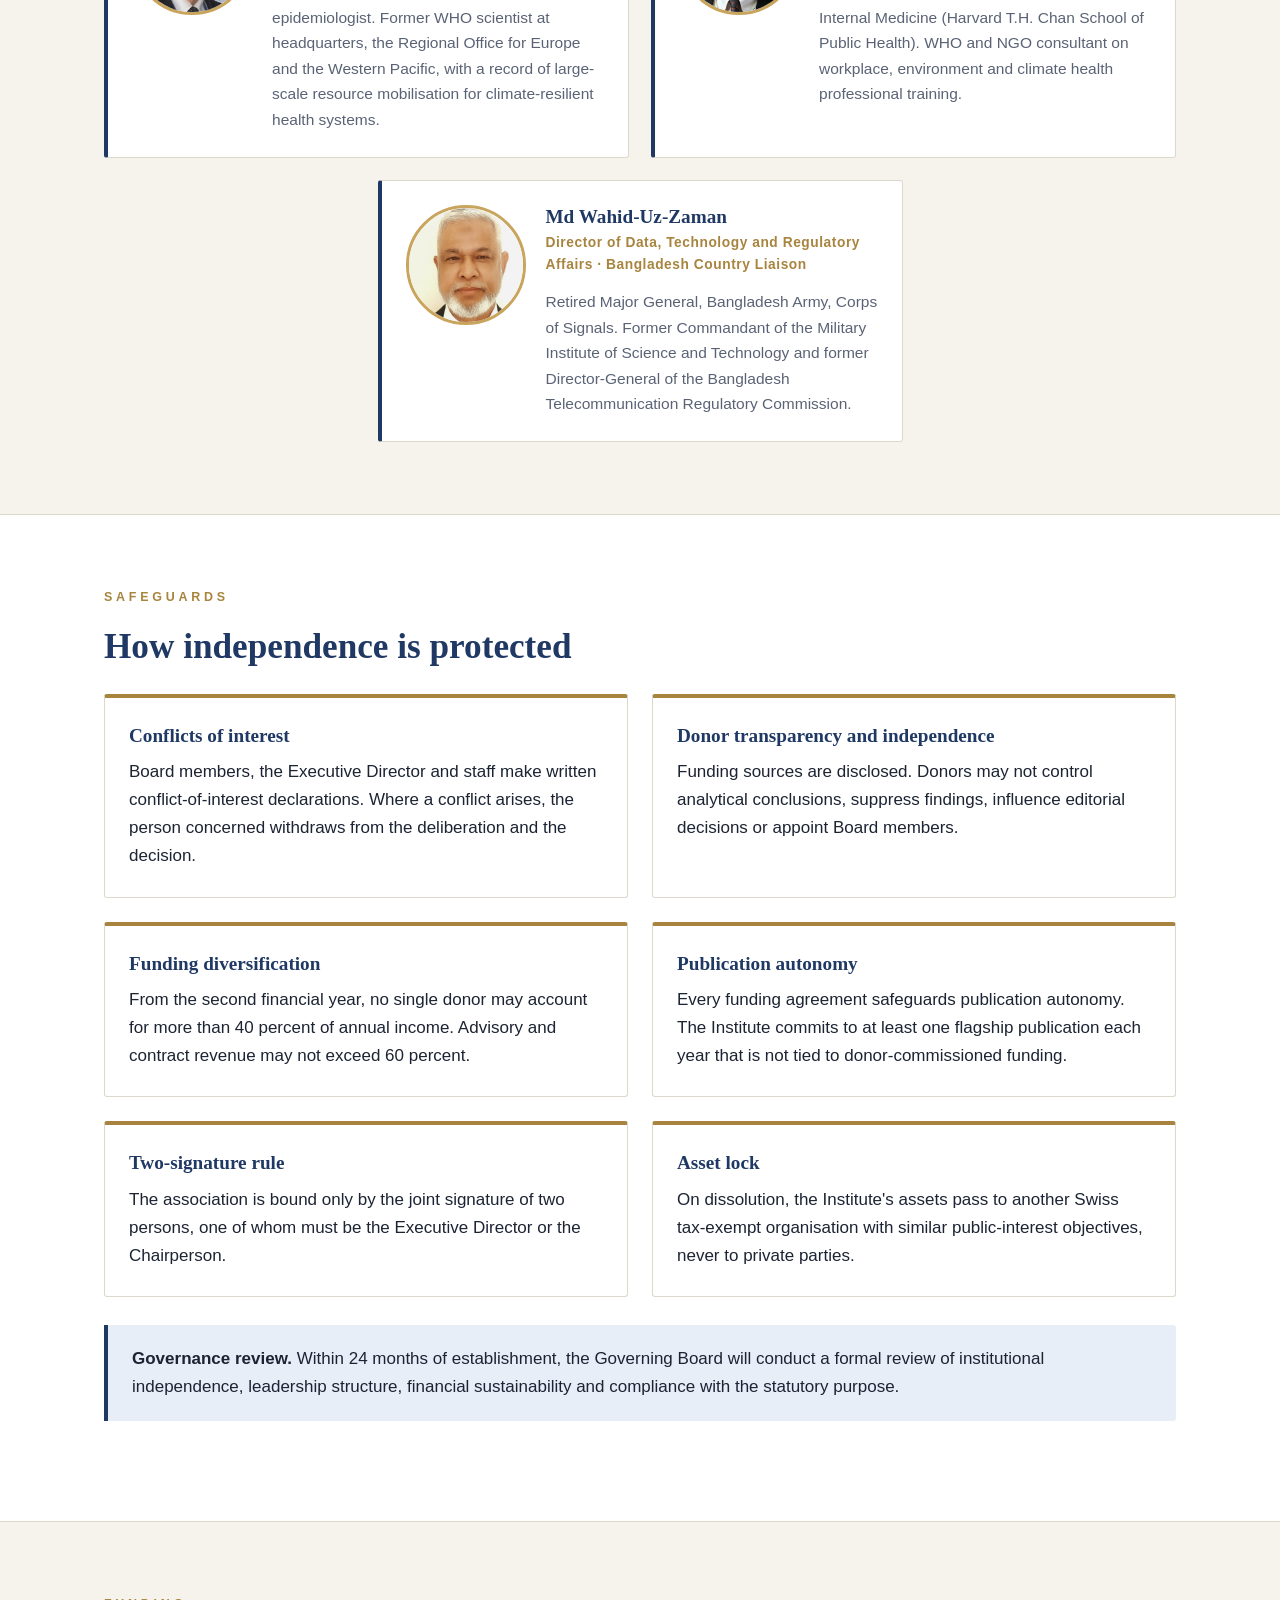
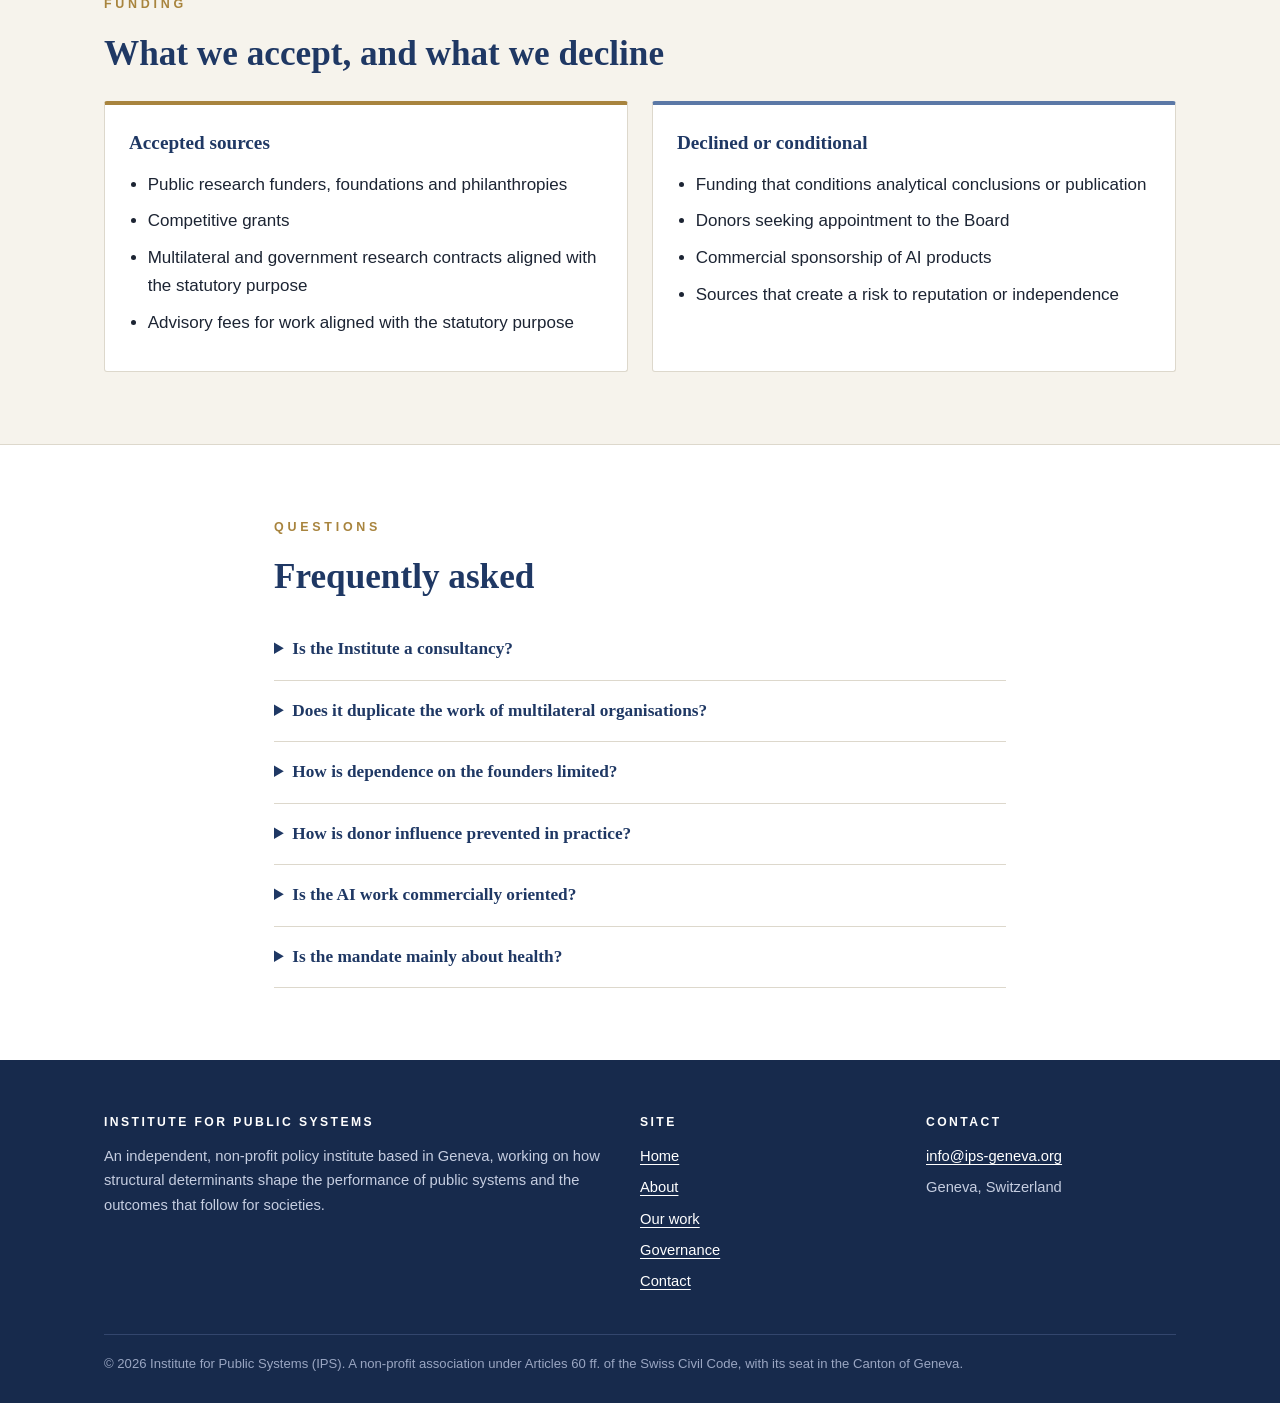
==== commit 94d9c127: "Add files via upload" ====
--- a/governance.html
+++ b/governance.html
@@ -43,7 +43,7 @@
 <p class="narrow">The five founding members constituted the association on 14 July 2026 and serve as its first Governing Board.</p>
 <div style="margin-top:28px"><div class="people">
 <div class="person"><img class="photo" src="[data-uri]" alt="Portrait of Jorma Rantanen" width="120" height="120"><div><h3>Jorma Rantanen</h3><div class="role">Chairperson of the Governing Board · Director of Scientific Strategy</div><p>Professor and Director-General emeritus of the Finnish Institute of Occupational Health, which he led for 30 years. Two-term President of the International Commission on Occupational Health (ICOH) and long-standing adviser to WHO, the ILO and the European Union.</p></div></div>
-<div class="person"><img class="photo" src="[data-uri]" alt="Portrait of Rifat Hossain" width="120" height="120"><div><h3>Rifat Hossain</h3><div class="role">Executive Director (ex officio) and Treasurer</div><p>Founder of the Institute. Trained as a physicist, with nearly two decades at the World Health Organization at all three levels: headquarters in Geneva, the Regional Office for the Western Pacific in Manila and the Country Office in Poland, after earlier roles at the ILO and UNECE. His work spans health data and intelligence, refugee and migrant health, official statistics and AI for health.</p></div></div>
+<div class="person"><img class="photo" src="[data-uri]" alt="Portrait of Rifat Hossain" width="120" height="120"><div><h3>Rifat Hossain</h3><div class="role">Executive Director (ex officio) and Treasurer</div><p>Founder of the Institute. Trained as a nuclear and particle physicist, with nearly two decades at the World Health Organization in the Headquarters, Regional and Country Office, following earlier roles at the ILO and UN Secretariat in Geneva. His work spans across health and wider development data, evidence and intelligence, health equity, official statistics and AI for health.</p></div></div>
 <div class="person"><img class="photo" src="[data-uri]" alt="Portrait of Rokho Kim" width="120" height="120"><div><h3>Rokho Kim</h3><div class="role">Director of Partnerships and Resource Mobilisation</div><p>Medical doctor and environmental-health epidemiologist. Former WHO scientist at headquarters, the Regional Office for Europe and the Western Pacific, with a record of large-scale resource mobilisation for climate-resilient health systems.</p></div></div>
 <div class="person"><img class="photo" src="[data-uri]" alt="Portrait of Thomas H. Gassert" width="120" height="120"><div><h3>Thomas H. Gassert</h3><div class="role">Director of Occupational, Environmental and Climate Health Programmes</div><p>Occupational and Environmental Medicine and Internal Medicine (Harvard T.H. Chan School of Public Health). WHO and NGO consultant on workplace, environment and climate health professional training.</p></div></div>
 <div class="person"><img class="photo" src="[data-uri]" alt="Portrait of Md Wahid-Uz-Zaman" width="120" height="120"><div><h3>Md Wahid-Uz-Zaman</h3><div class="role">Director of Data, Technology and Regulatory Affairs · Bangladesh Country Liaison</div><p>Retired Major General, Bangladesh Army, Corps of Signals. Former Commandant of the Military Institute of Science and Technology and former Director-General of the Bangladesh Telecommunication Regulatory Commission.</p></div></div>
